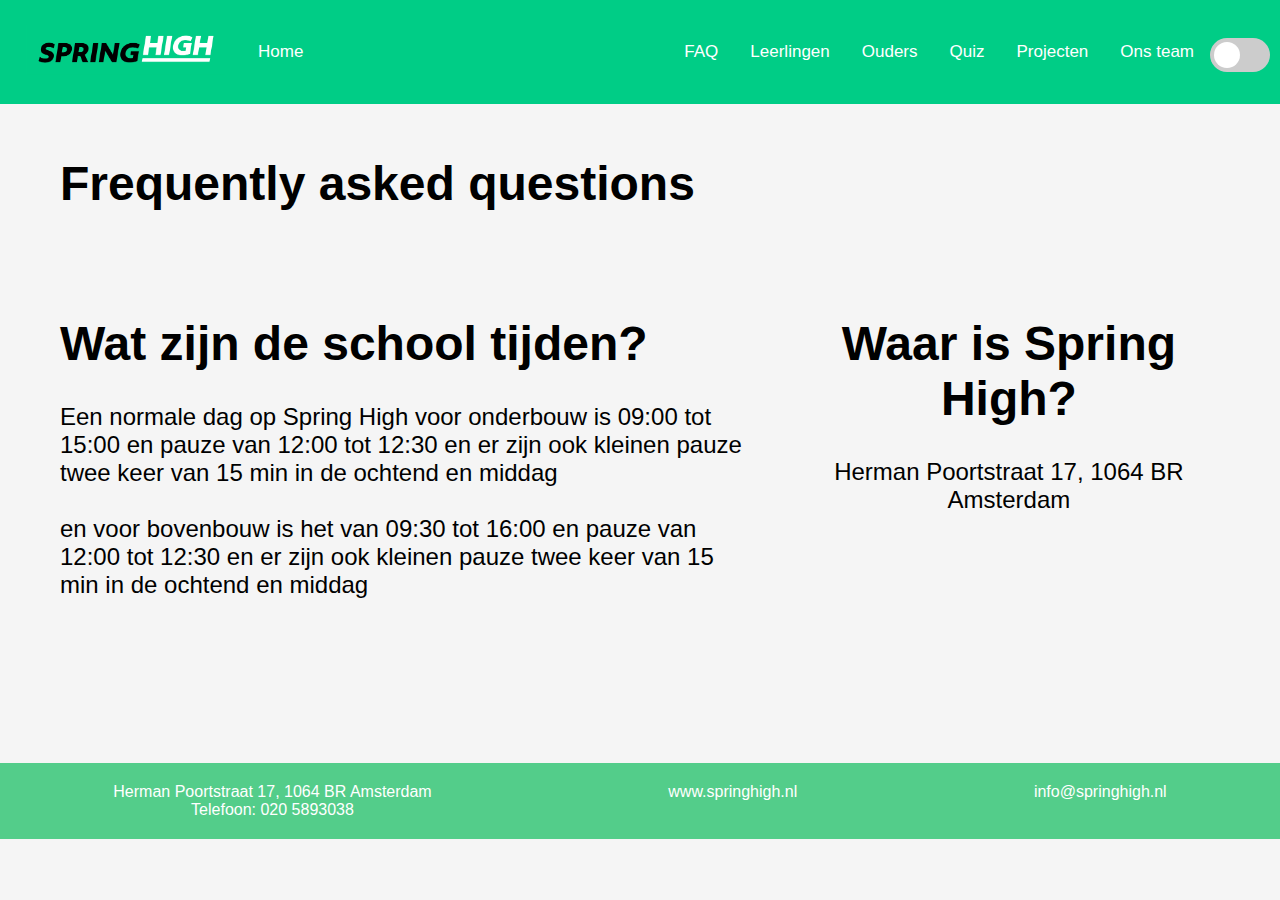
==== faq/home_faq.html @ a803936b "Logo on home page and other changes" ====
<!DOCTYPE html>
<html>

<head>
	<title>FAQ</title>
	<script src="/components/top-nav.js" type="text/javascript" defer></script>
	<script src="/components/footer.js" type="text/javascript" defer>
	</script>
	<link href="/global.css" rel="stylesheet" type="text/css" />
  <link href="faq_grid.css" rel="stylesheet" type="text/css" />
	<link rel="shortcut icon" type="image/x-icon" href="/images/logo.png">
    <!-- Global site tag (gtag.js) - Google Analytics -->
<script async src="https://www.googletagmanager.com/gtag/js?id=G-QCT8PRZJCN"></script>
<script>
  window.dataLayer = window.dataLayer || [];
  function gtag(){dataLayer.push(arguments);}
  gtag('js', new Date());

  gtag('config', 'G-QCT8PRZJCN');
</script>
</head>

<body>
	<top-nav></top-nav>
	<div class="wrapper">
		<div class="box a">
			<h1>Frequently asked questions</h1>
		</div>
		<div class="box b"></div>
		<div class="box c">
			<h1>Wat zijn de school tijden?</h1>
			<p>Een normale dag op Spring High voor onderbouw is 09:00 tot 15:00 en pauze van 12:00 tot 12:30 en er zijn ook kleinen
				pauze twee keer van 15 min in de ochtend en middag<br><br>
      en voor bovenbouw is het van 09:30 tot 16:00 en pauze van 12:00 tot 12:30 en er zijn ook kleinen pauze twee keer van 15 min in de ochtend en middag</p></div>
      <div class="box d"><h1>Waar is Spring High?</h1><p>Herman Poortstraat 17, 1064 BR Amsterdam</p></div>
      <div class="box e"></div>
      <div class="box f"></div>
      <div class="box g"></div>
      <div class="box h"></div>
      <div class="box i"></div>
      </div>

    <sh-footer></sh-footer>
  </body>
</html>
---- global.css ----
body{
  font-family: "Trebuchet MS","trebuchet","Helvetica",Sans-Serif !important;
  background-color: var(--bg-color);
  color: var(--font-color);
  margin: 0;
}

/*code for the darkmode*/
:root {
    --primary-color: black;
    --secondary-color: black;
    --font-color: black;
    --bg-color: whitesmoke;
    --heading-color: white;
    --planning: lightgray;
}

[data-theme="dark"] {
    --primary-color: whitesmoke;
    --secondary-color: whitesmoke;
    --font-color: whitesmoke;
    --bg-color: #161625;
    --heading-color: whitesmoke;
    --planning: dimgray;
}
/* darkmode end*/

/*-- round fotos --*/
.img-round {
  border-radius: 40%;
  float: left;
}

a:link {
  color: var(--primary-color);
  text-decoration: none;
}

a:visited {
  text-decoration: none;
  color: var(--primary-color);
}

a:hover {
  text-decoration: underline;
  color: var(--primary-color);
}

a:active {
  text-decoration: underline;
  color: var(--primary-color);
}

li {
  float: left;
}

.bug-fix{
  text-align: left;
}
---- faq/faq_grid.css ----
.wrapper {
        display: grid;
        grid-gap: 0px;
        grid-template-columns: auto auto auto;
        width: 1200px;
        margin: auto;
    }

    .box {
       
        border-radius: 5px;
        padding: 20px;
        font-size: 150%;
        background-color: none;
        
    }

    .a {
        grid-column: 1 / span 3;
        grid-row: 1;
    }
    .b {
        grid-column: 0 ;
        grid-row: 0;
    }
    .c {
        grid-column: 1 / span 2 ;
        grid-row: 2 ;
    }
    .d {
        grid-column: 3;
        grid-row: 2 ;
        text-align: center;
    }
    .e{
      grid-column: 1 / span 2;
      grid-row: 3;
    }

    .f{
      grid-column:3;
      grid-row: 3;
    }

    .g{
      grid-column:3;
      grid-row: 4;
    }
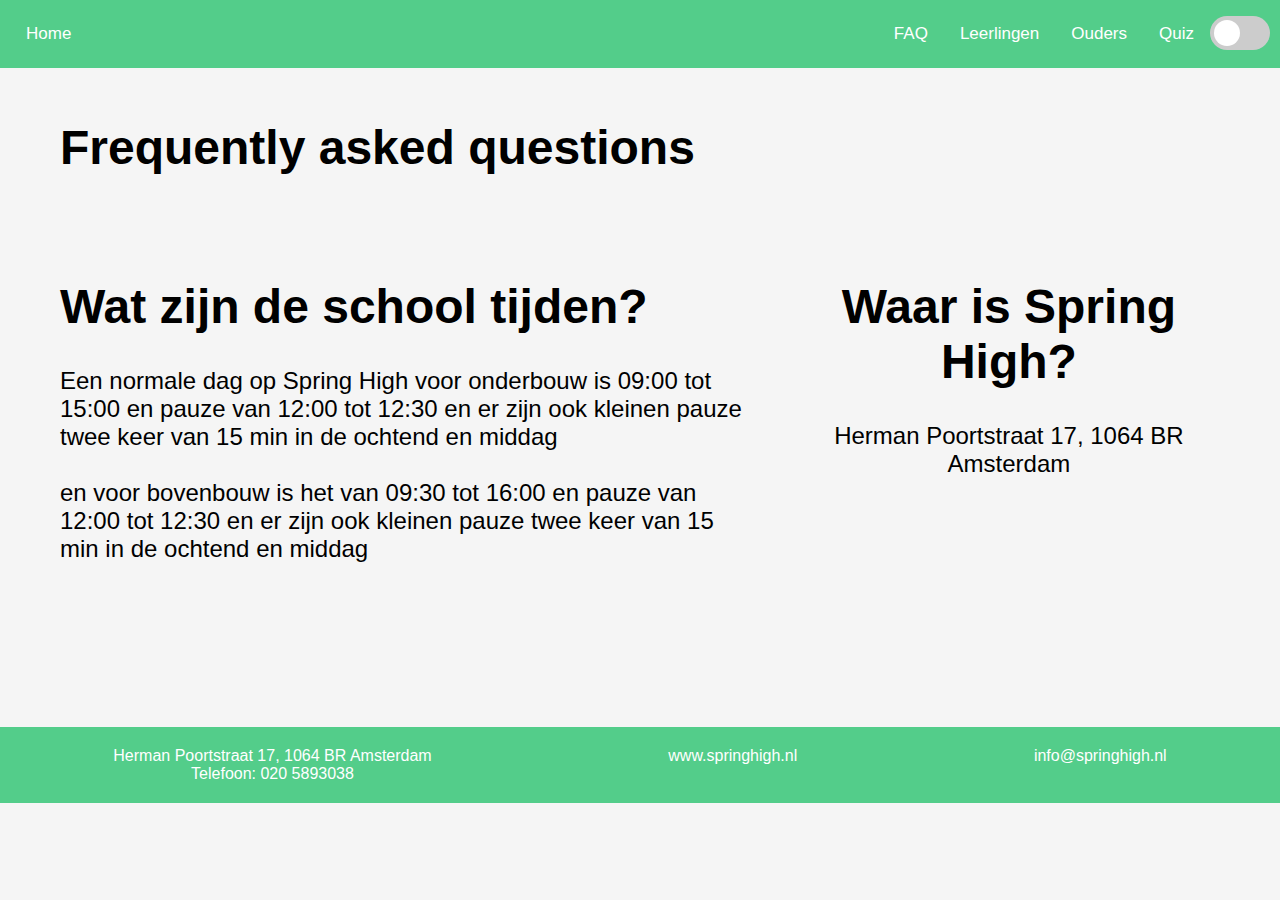
==== commit 6abe248c: "Merge pull request #12 from SpringHigh-Open-Dagen/main" ====
--- a/faq/home_faq.html
+++ b/faq/home_faq.html
@@ -9,15 +9,6 @@
 	<link href="/global.css" rel="stylesheet" type="text/css" />
   <link href="faq_grid.css" rel="stylesheet" type="text/css" />
 	<link rel="shortcut icon" type="image/x-icon" href="/images/logo.png">
-    <!-- Global site tag (gtag.js) - Google Analytics -->
-<script async src="https://www.googletagmanager.com/gtag/js?id=G-QCT8PRZJCN"></script>
-<script>
-  window.dataLayer = window.dataLayer || [];
-  function gtag(){dataLayer.push(arguments);}
-  gtag('js', new Date());
-
-  gtag('config', 'G-QCT8PRZJCN');
-</script>
 </head>
 
 <body>
--- a/faq/faq_grid.css
+++ b/faq/faq_grid.css
@@ -1,4 +1,8 @@
-
+body{
+  font-family: "Trebuchet MS","trebuchet","Helvetica",Sans-Serif !important;
+  background-color: var(--bg-color);
+  color: var(--font-color);
+}
 .wrapper {
         display: grid;
         grid-gap: 0px;
@@ -8,7 +12,7 @@
     }
 
     .box {
-       
+        color: black;
         border-radius: 5px;
         padding: 20px;
         font-size: 150%;
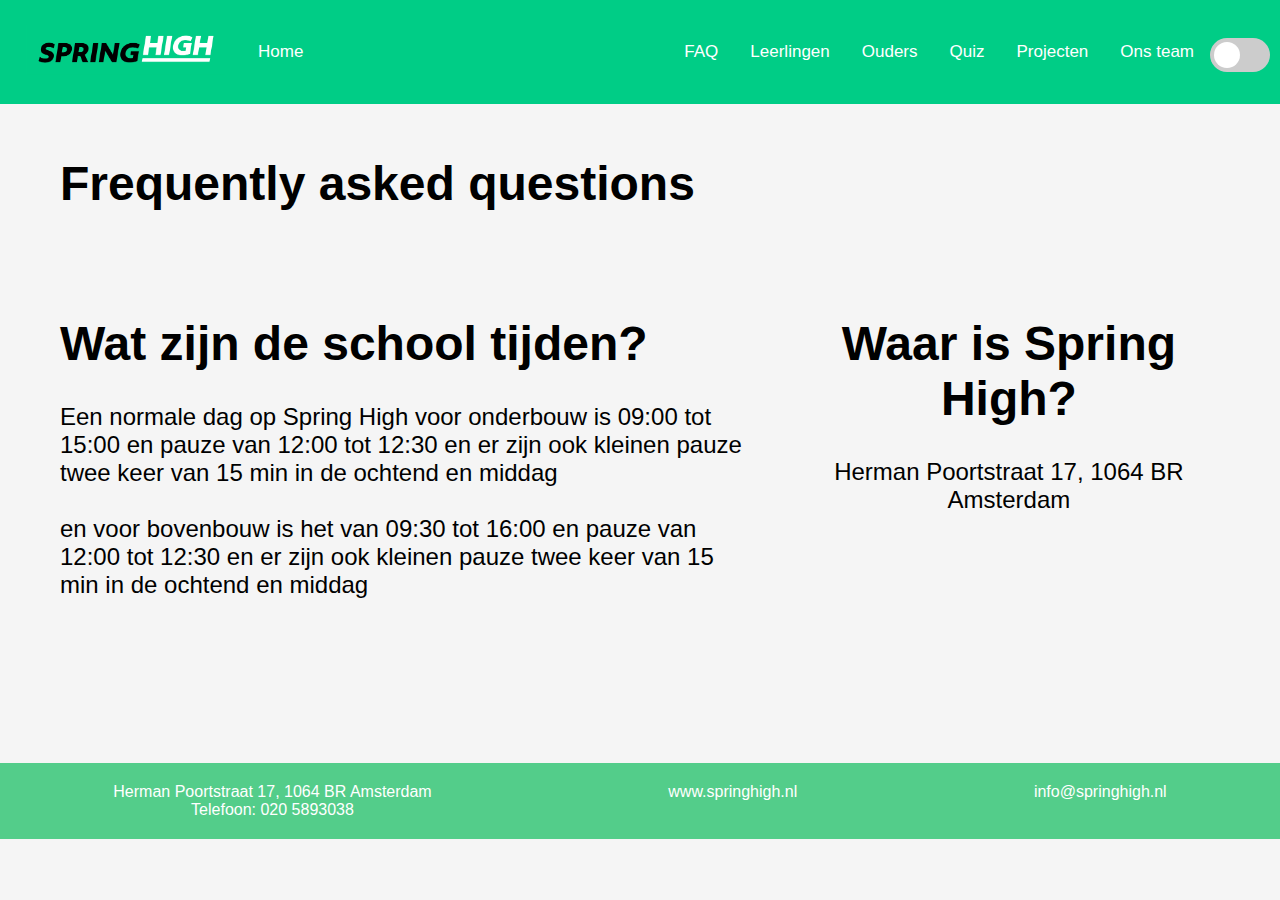
==== commit b7408cf2: "Merge pull request #11 from SpringHigh-Open-Dagen/Feature/home-page-organisation" ====
--- a/faq/home_faq.html
+++ b/faq/home_faq.html
@@ -9,6 +9,15 @@
 	<link href="/global.css" rel="stylesheet" type="text/css" />
   <link href="faq_grid.css" rel="stylesheet" type="text/css" />
 	<link rel="shortcut icon" type="image/x-icon" href="/images/logo.png">
+    <!-- Global site tag (gtag.js) - Google Analytics -->
+<script async src="https://www.googletagmanager.com/gtag/js?id=G-QCT8PRZJCN"></script>
+<script>
+  window.dataLayer = window.dataLayer || [];
+  function gtag(){dataLayer.push(arguments);}
+  gtag('js', new Date());
+
+  gtag('config', 'G-QCT8PRZJCN');
+</script>
 </head>
 
 <body>
--- a/faq/faq_grid.css
+++ b/faq/faq_grid.css
@@ -1,53 +1,51 @@
-body{
-  font-family: "Trebuchet MS","trebuchet","Helvetica",Sans-Serif !important;
-  background-color: var(--bg-color);
-  color: var(--font-color);
+
+.wrapper {
+  display: grid;
+  grid-gap: 0px;
+  grid-template-columns: auto auto auto;
+  width: 1200px;
+  margin: auto;
 }
-.wrapper {
-        display: grid;
-        grid-gap: 0px;
-        grid-template-columns: auto auto auto;
-        width: 1200px;
-        margin: auto;
-    }
 
-    .box {
-        color: black;
-        border-radius: 5px;
-        padding: 20px;
-        font-size: 150%;
-        background-color: none;
-        
-    }
+.box {   
+  border-radius: 5px;
+  padding: 20px;
+  font-size: 150%;
+  background-color: none;
+}
 
-    .a {
-        grid-column: 1 / span 3;
-        grid-row: 1;
-    }
-    .b {
-        grid-column: 0 ;
-        grid-row: 0;
-    }
-    .c {
-        grid-column: 1 / span 2 ;
-        grid-row: 2 ;
-    }
-    .d {
-        grid-column: 3;
-        grid-row: 2 ;
-        text-align: center;
-    }
-    .e{
-      grid-column: 1 / span 2;
-      grid-row: 3;
-    }
+.a {
+  grid-column: 1 / span 3;
+  grid-row: 1;
+}
 
-    .f{
-      grid-column:3;
-      grid-row: 3;
-    }
+.b {
+  grid-column: 0 ;
+  grid-row: 0;
+}
 
-    .g{
-      grid-column:3;
-      grid-row: 4;
-    } +.c {
+  grid-column: 1 / span 2 ;
+  grid-row: 2 ;
+}
+
+.d {
+  grid-column: 3;
+  grid-row: 2 ;
+  text-align: center;
+}
+
+.e {
+  grid-column: 1 / span 2;
+  grid-row: 3;
+}
+
+.f {
+  grid-column:3;
+  grid-row: 3;
+}
+
+.g {
+  grid-column:3;
+  grid-row: 4;
+}
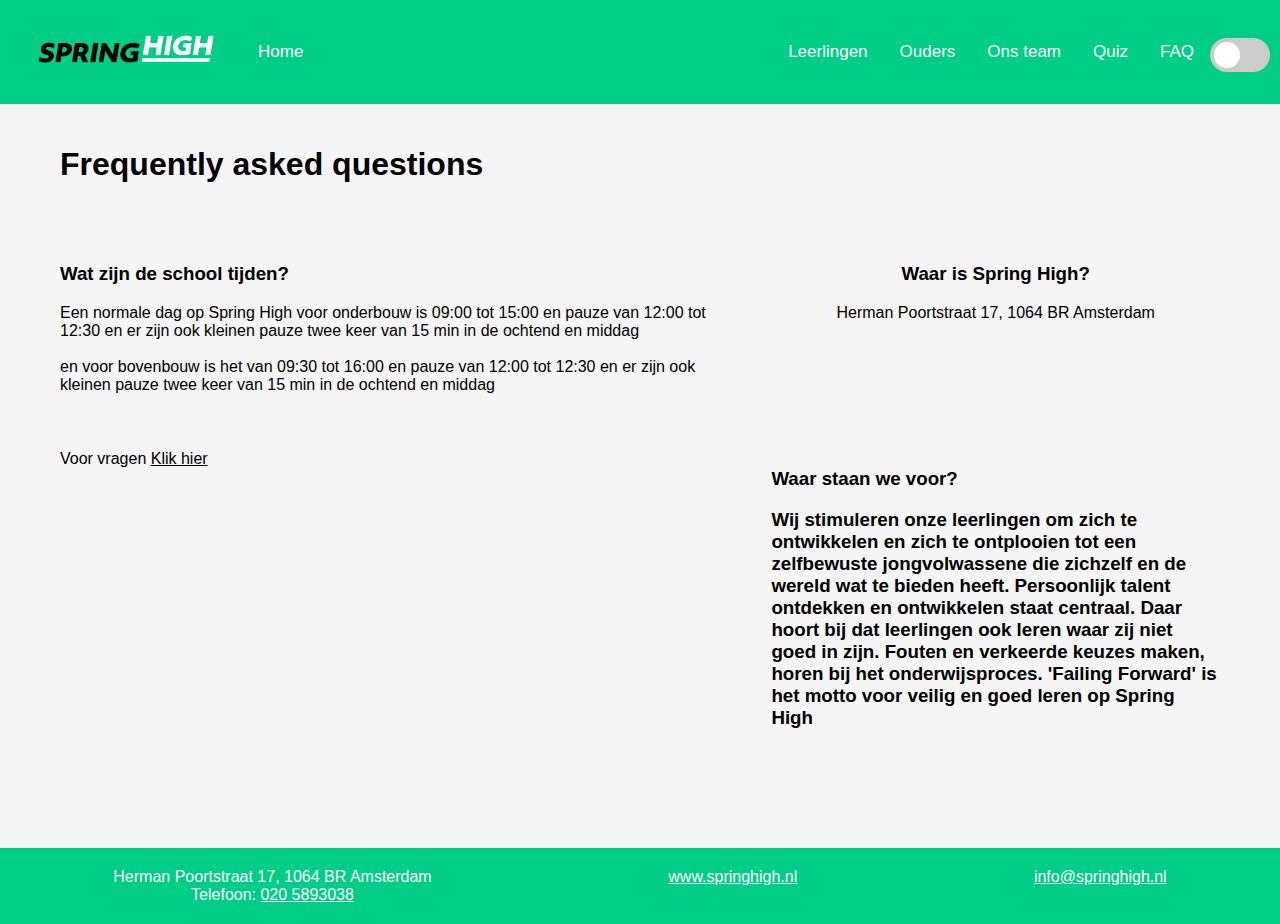
==== commit 6fa48485: "First release for production" ====
--- a/faq/home_faq.html
+++ b/faq/home_faq.html
@@ -28,13 +28,20 @@
 		</div>
 		<div class="box b"></div>
 		<div class="box c">
-			<h1>Wat zijn de school tijden?</h1>
+			<h3>Wat zijn de school tijden?</h3>
 			<p>Een normale dag op Spring High voor onderbouw is 09:00 tot 15:00 en pauze van 12:00 tot 12:30 en er zijn ook kleinen
 				pauze twee keer van 15 min in de ochtend en middag<br><br>
       en voor bovenbouw is het van 09:30 tot 16:00 en pauze van 12:00 tot 12:30 en er zijn ook kleinen pauze twee keer van 15 min in de ochtend en middag</p></div>
-      <div class="box d"><h1>Waar is Spring High?</h1><p>Herman Poortstraat 17, 1064 BR Amsterdam</p></div>
-      <div class="box e"></div>
-      <div class="box f"></div>
+      <div class="box d"><h3>Waar is Spring High?</h3><p>Herman Poortstraat 17, 1064 BR Amsterdam</p></div>
+      <div class="box e">
+        Voor vragen 
+        <a href="mailto: info@springhigh.nl">
+          Klik hier </a>
+      </div>
+      <div class="box f"><h3>Waar staan we voor?<h3/>
+      <p>Wij stimuleren onze leerlingen om zich te ontwikkelen en zich te ontplooien tot een zelfbewuste jongvolwassene die zichzelf en de wereld wat te bieden heeft.
+Persoonlijk talent ontdekken en ontwikkelen staat centraal. Daar hoort bij dat leerlingen ook leren waar zij niet goed in zijn. Fouten en verkeerde keuzes maken, horen bij het onderwijsproces. 'Failing Forward' is het motto voor veilig en goed leren op Spring High
+<p/></div>
       <div class="box g"></div>
       <div class="box h"></div>
       <div class="box i"></div>
--- a/global.css
+++ b/global.css
@@ -13,15 +13,17 @@
     --bg-color: whitesmoke;
     --heading-color: white;
     --planning: lightgray;
+    --link-pressed: navy;
 }
 
 [data-theme="dark"] {
     --primary-color: whitesmoke;
     --secondary-color: whitesmoke;
     --font-color: whitesmoke;
-    --bg-color: #161625;
+    --bg-color: #000d1a;
     --heading-color: whitesmoke;
     --planning: dimgray;
+    --link-pressed: blue;
 }
 /* darkmode end*/
 
@@ -31,14 +33,20 @@
   float: left;
 }
 
+.box {
+    padding: 20px;
+    background-color: none;
+    text-align: left;
+}
+
 a:link {
   color: var(--primary-color);
-  text-decoration: none;
+  text-decoration: underline;
 }
 
 a:visited {
-  text-decoration: none;
-  color: var(--primary-color);
+  text-decoration: italic;
+  color: var(--link-pressed);
 }
 
 a:hover {
@@ -54,7 +62,3 @@
 li {
   float: left;
 }
-
-.bug-fix{
-  text-align: left;
-}--- a/faq/faq_grid.css
+++ b/faq/faq_grid.css
@@ -5,13 +5,6 @@
   grid-template-columns: auto auto auto;
   width: 1200px;
   margin: auto;
-}
-
-.box {   
-  border-radius: 5px;
-  padding: 20px;
-  font-size: 150%;
-  background-color: none;
 }
 
 .a {
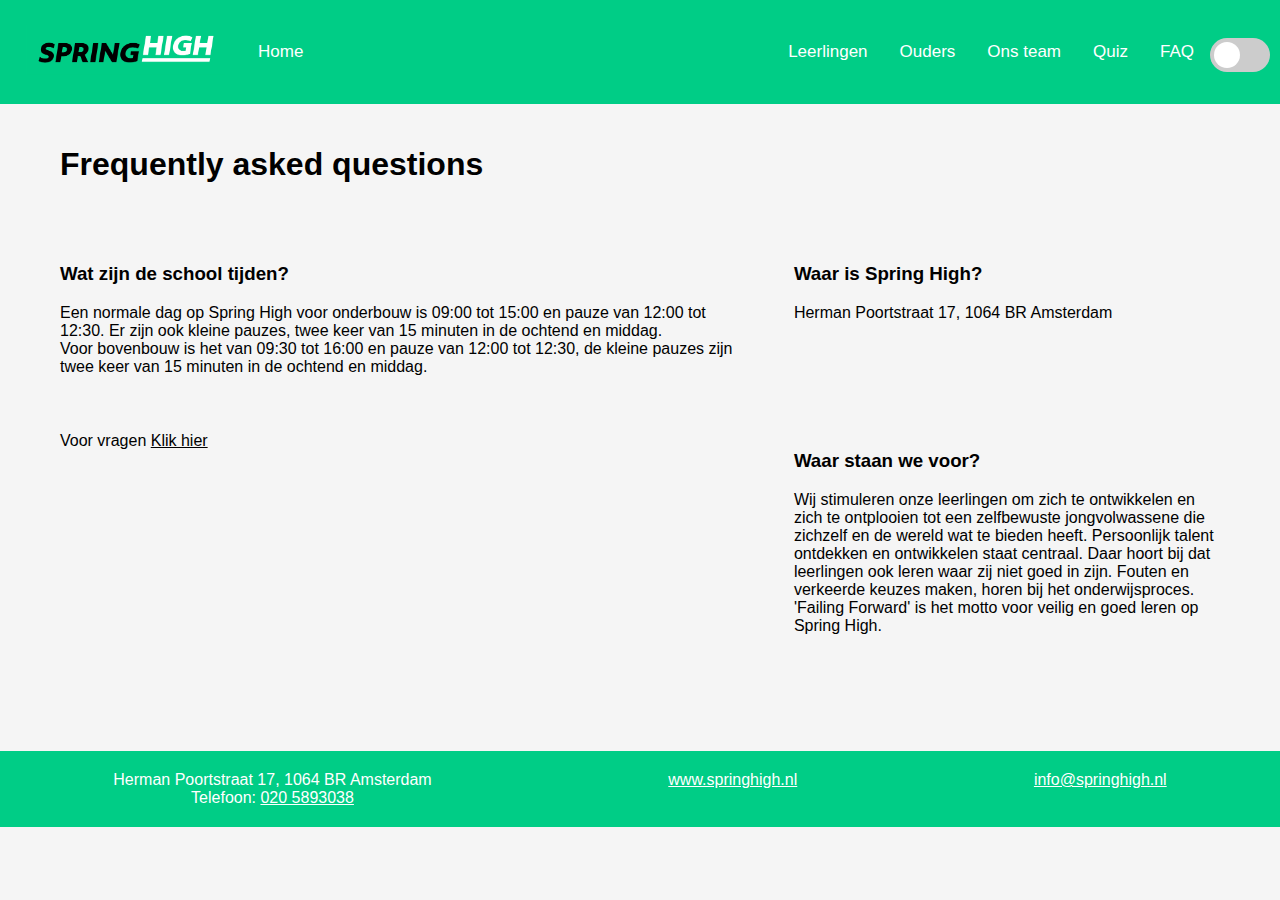
==== commit 099854db: "Fix minor spelling issues and layout on FAQ page" ====
--- a/faq/home_faq.html
+++ b/faq/home_faq.html
@@ -15,13 +15,13 @@
   window.dataLayer = window.dataLayer || [];
   function gtag(){dataLayer.push(arguments);}
   gtag('js', new Date());
-
   gtag('config', 'G-QCT8PRZJCN');
 </script>
 </head>
 
 <body>
 	<top-nav></top-nav>
+
 	<div class="wrapper">
 		<div class="box a">
 			<h1>Frequently asked questions</h1>
@@ -29,24 +29,25 @@
 		<div class="box b"></div>
 		<div class="box c">
 			<h3>Wat zijn de school tijden?</h3>
-			<p>Een normale dag op Spring High voor onderbouw is 09:00 tot 15:00 en pauze van 12:00 tot 12:30 en er zijn ook kleinen
-				pauze twee keer van 15 min in de ochtend en middag<br><br>
-      en voor bovenbouw is het van 09:30 tot 16:00 en pauze van 12:00 tot 12:30 en er zijn ook kleinen pauze twee keer van 15 min in de ochtend en middag</p></div>
-      <div class="box d"><h3>Waar is Spring High?</h3><p>Herman Poortstraat 17, 1064 BR Amsterdam</p></div>
-      <div class="box e">
-        Voor vragen 
-        <a href="mailto: info@springhigh.nl">
-          Klik hier </a>
-      </div>
-      <div class="box f"><h3>Waar staan we voor?<h3/>
-      <p>Wij stimuleren onze leerlingen om zich te ontwikkelen en zich te ontplooien tot een zelfbewuste jongvolwassene die zichzelf en de wereld wat te bieden heeft.
-Persoonlijk talent ontdekken en ontwikkelen staat centraal. Daar hoort bij dat leerlingen ook leren waar zij niet goed in zijn. Fouten en verkeerde keuzes maken, horen bij het onderwijsproces. 'Failing Forward' is het motto voor veilig en goed leren op Spring High
-<p/></div>
-      <div class="box g"></div>
-      <div class="box h"></div>
-      <div class="box i"></div>
-      </div>
+			<p>Een normale dag op Spring High voor onderbouw is 09:00 tot 15:00 en pauze van 12:00 tot 12:30. Er zijn ook kleine
+				pauzes, twee keer van 15 minuten in de ochtend en middag.<br>
+      Voor bovenbouw is het van 09:30 tot 16:00 en pauze van 12:00 tot 12:30, de kleine pauzes zijn twee keer van 15 minuten in de ochtend en middag.</p>
+    </div>
+    <div class="box d"><h3>Waar is Spring High?</h3><p>Herman Poortstraat 17, 1064 BR Amsterdam</p></div>
+    <div class="box e">
+      Voor vragen 
+      <a href="mailto: info@springhigh.nl">
+        Klik hier </a>
+    </div>
+    <div class="box f"><h3>Waar staan we voor?</h3>
+    <p>Wij stimuleren onze leerlingen om zich te ontwikkelen en zich te ontplooien tot een zelfbewuste jongvolwassene die zichzelf en de wereld wat te bieden heeft.
+      Persoonlijk talent ontdekken en ontwikkelen staat centraal. Daar hoort bij dat leerlingen ook leren waar zij niet goed in zijn. Fouten en verkeerde keuzes maken, horen bij het onderwijsproces. 'Failing Forward' is het motto voor veilig en goed leren op Spring High.<p/>
+    </div>
+    <div class="box g"></div>
+    <div class="box h"></div>
+    <div class="box i"></div>
+  </div>
 
-    <sh-footer></sh-footer>
-  </body>
+  <sh-footer></sh-footer>
+</body>
 </html>--- a/faq/faq_grid.css
+++ b/faq/faq_grid.css
@@ -25,7 +25,6 @@
 .d {
   grid-column: 3;
   grid-row: 2 ;
-  text-align: center;
 }
 
 .e {
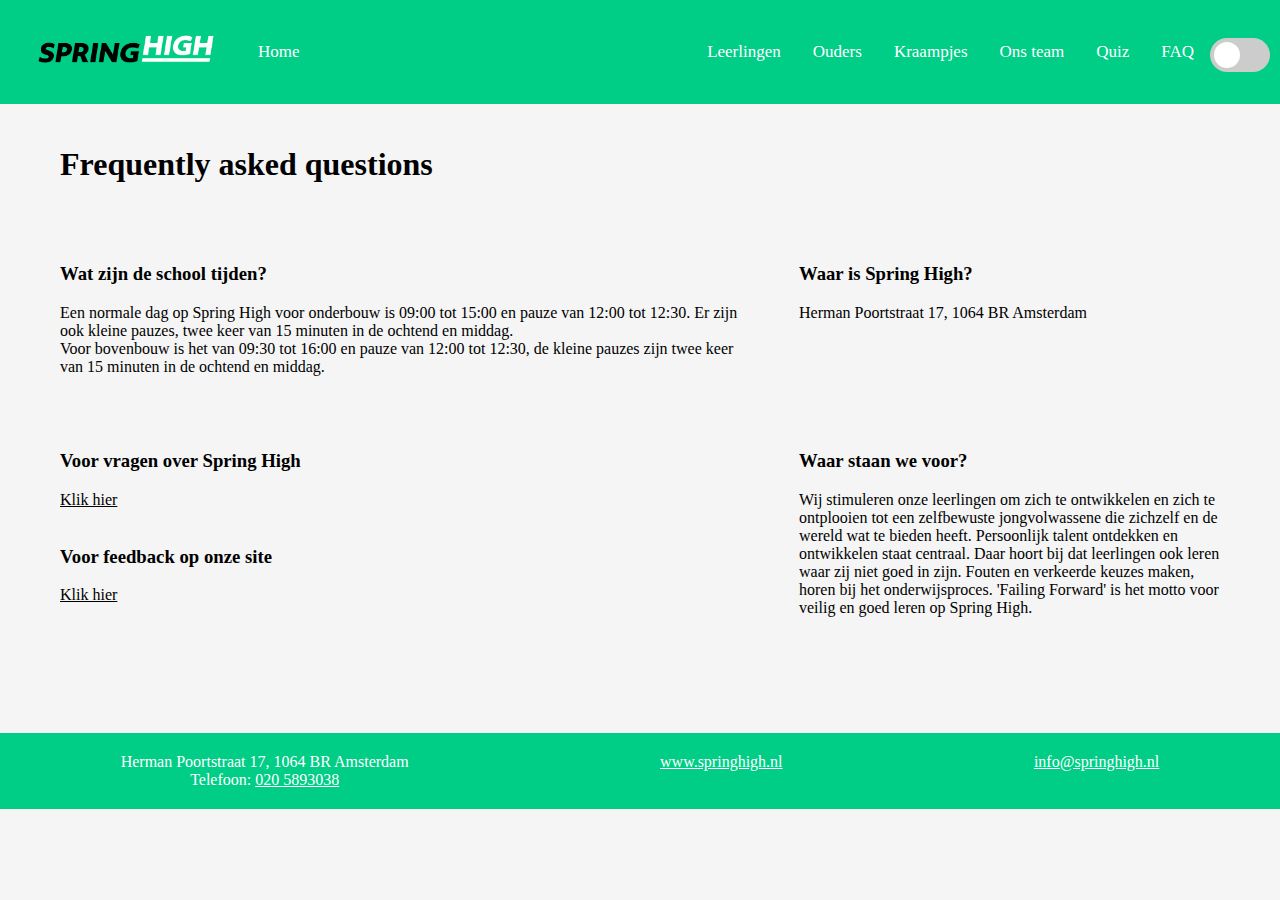
==== commit 69657c6e: "Lots of changes" ====
--- a/faq/home_faq.html
+++ b/faq/home_faq.html
@@ -35,13 +35,17 @@
     </div>
     <div class="box d"><h3>Waar is Spring High?</h3><p>Herman Poortstraat 17, 1064 BR Amsterdam</p></div>
     <div class="box e">
-      Voor vragen 
+      <h3>Voor vragen over Spring High</h3> 
       <a href="mailto: info@springhigh.nl">
         Klik hier </a>
+        <br>
+        <br>
+      <h3>Voor feedback op onze site</h3> <a href="mailto: springhighanalytics@gmail.com">
+        Klik hier</a>
     </div>
     <div class="box f"><h3>Waar staan we voor?</h3>
     <p>Wij stimuleren onze leerlingen om zich te ontwikkelen en zich te ontplooien tot een zelfbewuste jongvolwassene die zichzelf en de wereld wat te bieden heeft.
-      Persoonlijk talent ontdekken en ontwikkelen staat centraal. Daar hoort bij dat leerlingen ook leren waar zij niet goed in zijn. Fouten en verkeerde keuzes maken, horen bij het onderwijsproces. 'Failing Forward' is het motto voor veilig en goed leren op Spring High.<p/>
+      Persoonlijk talent ontdekken en ontwikkelen staat centraal. Daar hoort bij dat leerlingen ook leren waar zij niet goed in zijn. Fouten en verkeerde keuzes maken, horen bij het onderwijsproces. 'Failing Forward' is het motto voor veilig en goed leren op Spring High.</p>
     </div>
     <div class="box g"></div>
     <div class="box h"></div>
--- a/global.css
+++ b/global.css
@@ -1,5 +1,5 @@
 body{
-  font-family: "Trebuchet MS","trebuchet","Helvetica",Sans-Serif !important;
+  font-family: "Century Gothic,CenturyGothic,AppleGothic,sans-serif" !important;
   background-color: var(--bg-color);
   color: var(--font-color);
   margin: 0;
@@ -62,3 +62,16 @@
 li {
   float: left;
 }
+/*buton's home page loking good*/
+.button {
+  font: bold 11px Arial;
+  text-decoration: none;
+  background-color: rgb(44, 240, 44);
+  color: #000000;
+  padding: 2px 6px 2px 6px;
+  border-top: 1px solid #CCCCCC;
+  border-right: 1px solid #333333;
+  border-bottom: 1px solid #333333;
+  border-left: 1px solid #CCCCCC;
+  border-radius: 50px 50px 50px 50px;
+}--- a/faq/faq_grid.css
+++ b/faq/faq_grid.css
@@ -1,7 +1,6 @@
 
 .wrapper {
   display: grid;
-  grid-gap: 0px;
   grid-template-columns: auto auto auto;
   width: 1200px;
   margin: auto;
@@ -13,18 +12,18 @@
 }
 
 .b {
-  grid-column: 0 ;
+  grid-column: 0;
   grid-row: 0;
 }
 
 .c {
-  grid-column: 1 / span 2 ;
-  grid-row: 2 ;
+  grid-column: 1 / span 2;
+  grid-row: 2;
 }
 
 .d {
   grid-column: 3;
-  grid-row: 2 ;
+  grid-row: 2;
 }
 
 .e {
@@ -33,11 +32,11 @@
 }
 
 .f {
-  grid-column:3;
+  grid-column: 3;
   grid-row: 3;
 }
 
 .g {
-  grid-column:3;
+  grid-column: 3;
   grid-row: 4;
 }
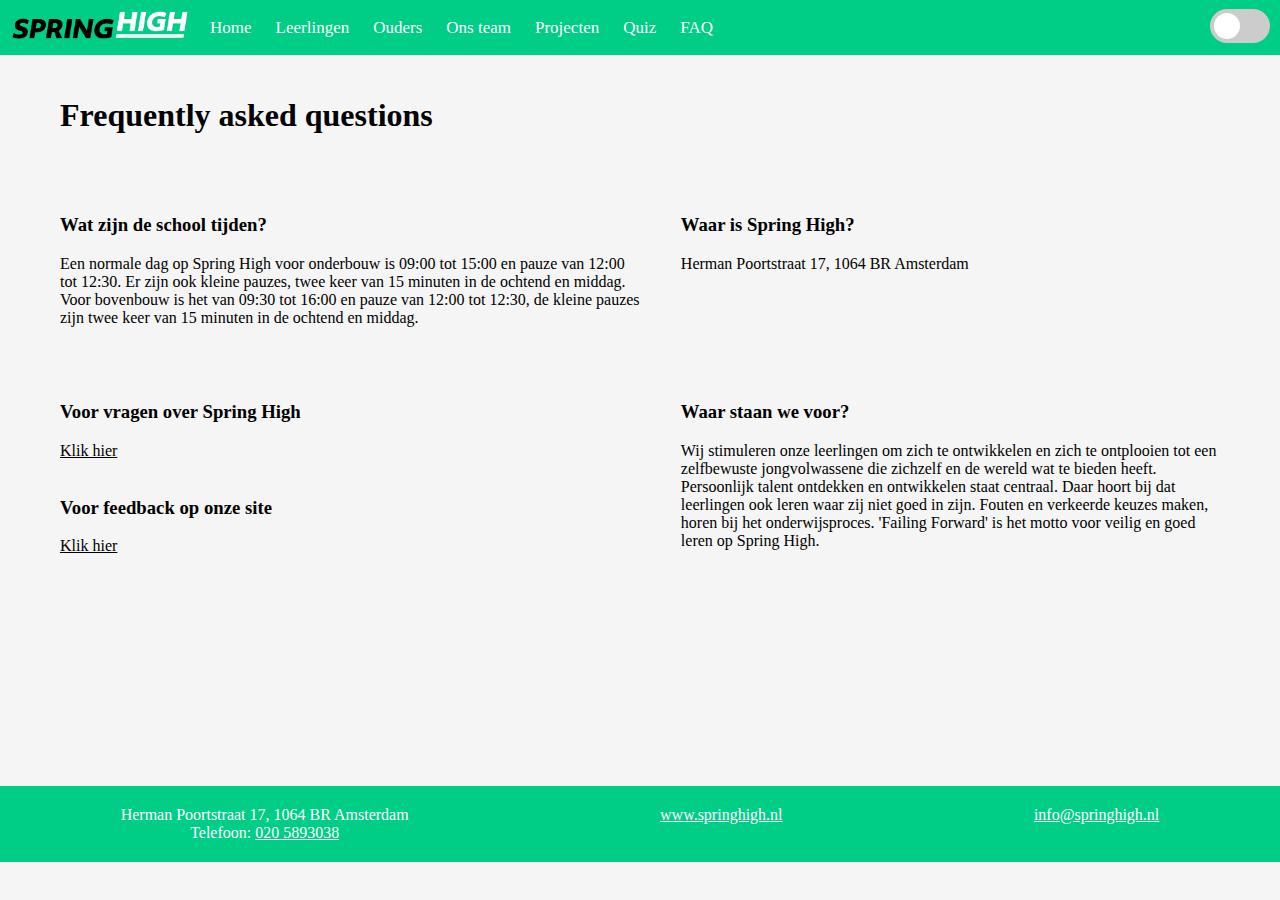
==== commit 4873b6eb: "Responsive pages" ====
--- a/faq/home_faq.html
+++ b/faq/home_faq.html
@@ -2,6 +2,8 @@
 <html>
 
 <head>
+  <meta charset="utf-8">
+  <meta name="viewport" content="width=device-width">
 	<title>FAQ</title>
 	<script src="/components/top-nav.js" type="text/javascript" defer></script>
 	<script src="/components/footer.js" type="text/javascript" defer>
@@ -23,18 +25,17 @@
 	<top-nav></top-nav>
 
 	<div class="wrapper">
-		<div class="box a">
+		<div class="box title">
 			<h1>Frequently asked questions</h1>
 		</div>
-		<div class="box b"></div>
-		<div class="box c">
+		<div class="box times">
 			<h3>Wat zijn de school tijden?</h3>
 			<p>Een normale dag op Spring High voor onderbouw is 09:00 tot 15:00 en pauze van 12:00 tot 12:30. Er zijn ook kleine
 				pauzes, twee keer van 15 minuten in de ochtend en middag.<br>
       Voor bovenbouw is het van 09:30 tot 16:00 en pauze van 12:00 tot 12:30, de kleine pauzes zijn twee keer van 15 minuten in de ochtend en middag.</p>
     </div>
-    <div class="box d"><h3>Waar is Spring High?</h3><p>Herman Poortstraat 17, 1064 BR Amsterdam</p></div>
-    <div class="box e">
+    <div class="box location"><h3>Waar is Spring High?</h3><p>Herman Poortstraat 17, 1064 BR Amsterdam</p></div>
+    <div class="box feedback">
       <h3>Voor vragen over Spring High</h3> 
       <a href="mailto: info@springhigh.nl">
         Klik hier </a>
@@ -43,13 +44,10 @@
       <h3>Voor feedback op onze site</h3> <a href="mailto: springhighanalytics@gmail.com">
         Klik hier</a>
     </div>
-    <div class="box f"><h3>Waar staan we voor?</h3>
+    <div class="box philosophy"><h3>Waar staan we voor?</h3>
     <p>Wij stimuleren onze leerlingen om zich te ontwikkelen en zich te ontplooien tot een zelfbewuste jongvolwassene die zichzelf en de wereld wat te bieden heeft.
       Persoonlijk talent ontdekken en ontwikkelen staat centraal. Daar hoort bij dat leerlingen ook leren waar zij niet goed in zijn. Fouten en verkeerde keuzes maken, horen bij het onderwijsproces. 'Failing Forward' is het motto voor veilig en goed leren op Spring High.</p>
     </div>
-    <div class="box g"></div>
-    <div class="box h"></div>
-    <div class="box i"></div>
   </div>
 
   <sh-footer></sh-footer>
--- a/global.css
+++ b/global.css
@@ -1,4 +1,4 @@
-body{
+body {
   font-family: "Century Gothic,CenturyGothic,AppleGothic,sans-serif" !important;
   background-color: var(--bg-color);
   color: var(--font-color);
@@ -34,9 +34,9 @@
 }
 
 .box {
-    padding: 20px;
-    background-color: none;
-    text-align: left;
+  padding: 20px;
+  background-color: none;
+  text-align: left;
 }
 
 a:link {
@@ -62,6 +62,7 @@
 li {
   float: left;
 }
+
 /*buton's home page loking good*/
 .button {
   font: bold 11px Arial;
@@ -74,4 +75,10 @@
   border-bottom: 1px solid #333333;
   border-left: 1px solid #CCCCCC;
   border-radius: 50px 50px 50px 50px;
+}
+
+.footer {
+    clear: both;
+    position: relative;
+    margin-top: 200px;
 }--- a/faq/faq_grid.css
+++ b/faq/faq_grid.css
@@ -1,42 +1,54 @@
 
 .wrapper {
-  display: grid;
-  grid-template-columns: auto auto auto;
-  width: 1200px;
-  margin: auto;
+    display: grid;
+    grid-gap: 0px;
+    grid-template-areas:
+      'gr-title .'
+      'gr-times gr-location'
+      'gr-feedback gr-philosophy';
+    max-width: 1200px;
+    margin: auto;
 }
 
-.a {
-  grid-column: 1 / span 3;
-  grid-row: 1;
+/* Display for smaller screens */
+@media (max-width: 700px) {
+  .wrapper {
+
+    grid-template-areas:
+      'gr-title'
+      'gr-times'
+      'gr-location'
+      'gr-philosophy'
+      'gr-feedback';
+
+    padding: 10px;
+  }
+
+  .box {
+    padding-top: 0px;
+    padding-right: 20px;
+    padding-bottom: 0px;
+    padding-left: 20px;
+  }
+
 }
 
-.b {
-  grid-column: 0;
-  grid-row: 0;
+.title {
+  grid-area: gr-title;
 }
 
-.c {
-  grid-column: 1 / span 2;
-  grid-row: 2;
+.times {
+  grid-area: gr-times;
 }
 
-.d {
-  grid-column: 3;
-  grid-row: 2;
+.location {
+  grid-area: gr-location;
 }
 
-.e {
-  grid-column: 1 / span 2;
-  grid-row: 3;
+.feedback {
+  grid-area: gr-feedback;
 }
 
-.f {
-  grid-column: 3;
-  grid-row: 3;
+.philosophy {
+  grid-area: gr-philosophy;
 }
-
-.g {
-  grid-column: 3;
-  grid-row: 4;
-}
